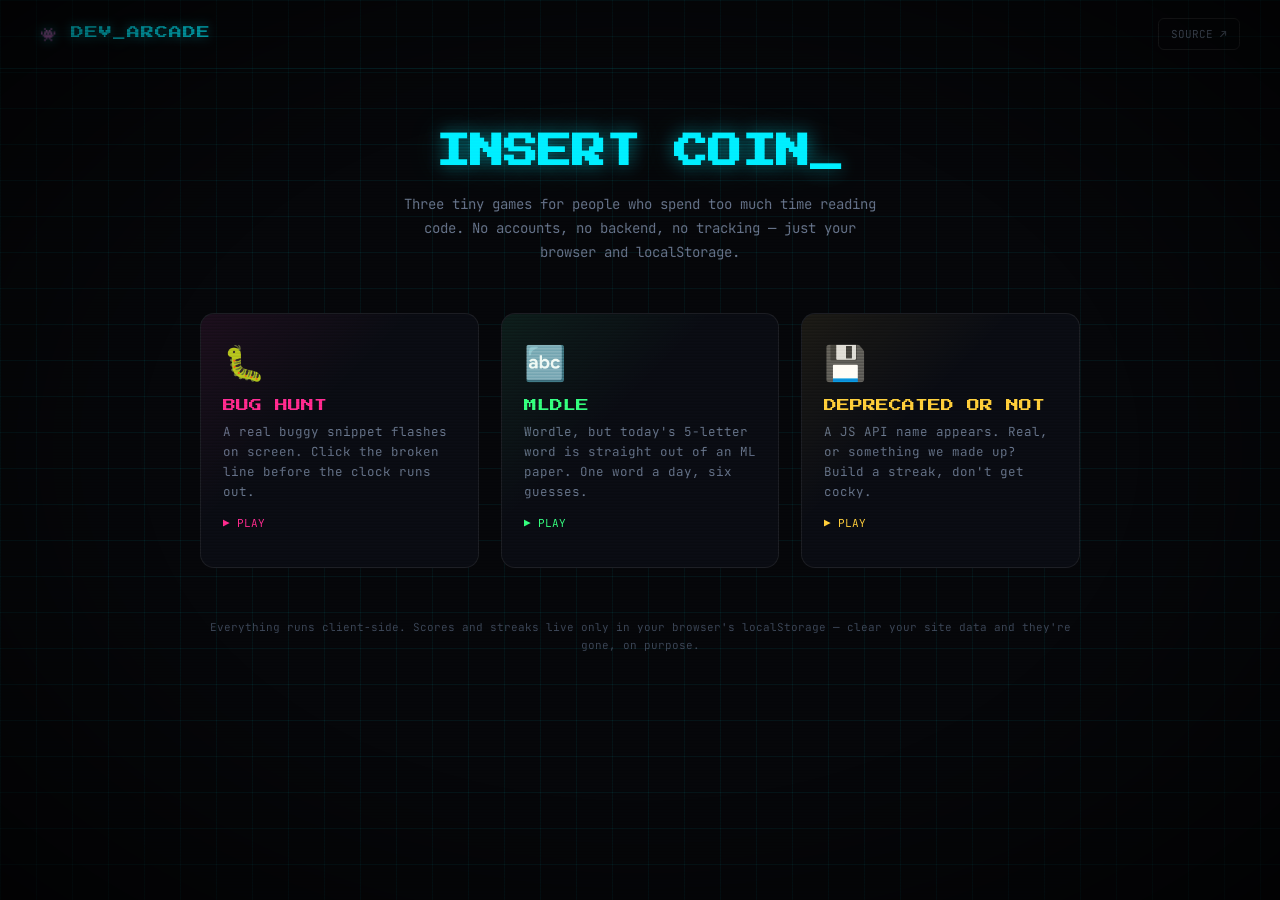
==== index.html @ edf88aab "Dev Arcade: three tiny games, zero backend, zero dependencies - Bug Hunt: click the buggy line in a " ====
<!doctype html>
<html lang="en">
<head>
  <meta charset="utf-8" />
  <meta name="viewport" content="width=device-width, initial-scale=1" />
  <title>Dev Arcade</title>
  <meta name="description" content="Three tiny dev-flavored games. No accounts, no backend, just real-time reflexes and daily puzzles." />
  <link rel="icon" href="data:image/svg+xml,<svg xmlns=%22http://www.w3.org/2000/svg%22 viewBox=%220 0 100 100%22><text y=%22.9em%22 font-size=%2290%22>👾</text></svg>" />
  <link rel="stylesheet" href="style.css" />
</head>
<body>
  <div class="grid-bg" aria-hidden="true"></div>

  <header class="topbar">
    <a class="logo pixel" href="index.html">👾 DEV_ARCADE</a>
    <a class="back" href="https://github.com/blacksinisterx/dev-arcade" target="_blank" rel="noopener">SOURCE ↗</a>
  </header>

  <main>
    <div class="hero">
      <h1 class="pixel">INSERT COIN<span class="blink">_</span></h1>
      <p>Three tiny games for people who spend too much time reading code. No accounts, no backend, no tracking — just your browser and localStorage.</p>
    </div>

    <div class="cabinets">
      <a class="cabinet" href="bughunt.html" style="--accent: var(--magenta)">
        <span class="stat" id="bh-stat"></span>
        <span class="icon">🐛</span>
        <p class="title">BUG HUNT</p>
        <p class="desc">A real buggy snippet flashes on screen. Click the broken line before the clock runs out.</p>
        <p class="play">▶ PLAY</p>
      </a>

      <a class="cabinet" href="mldle.html" style="--accent: var(--green)">
        <span class="stat" id="ml-stat"></span>
        <span class="icon">🔤</span>
        <p class="title">MLDLE</p>
        <p class="desc">Wordle, but today's 5-letter word is straight out of an ML paper. One word a day, six guesses.</p>
        <p class="play">▶ PLAY</p>
      </a>

      <a class="cabinet" href="deprecated.html" style="--accent: var(--yellow)">
        <span class="stat" id="dp-stat"></span>
        <span class="icon">💾</span>
        <p class="title">DEPRECATED OR NOT</p>
        <p class="desc">A JS API name appears. Real, or something we made up? Build a streak, don't get cocky.</p>
        <p class="play">▶ PLAY</p>
      </a>
    </div>

    <p class="footer-note">Everything runs client-side. Scores and streaks live only in your browser's localStorage — clear your site data and they're gone, on purpose.</p>
  </main>

  <script src="shared.js"></script>
  <script>
    const bh = Arcade.getStats('bughunt')
    const ml = Arcade.getStats('mldle')
    const dp = Arcade.getStats('deprecated')
    if (bh.best) document.getElementById('bh-stat').textContent = `BEST ${bh.best}`
    if (ml.streak) document.getElementById('ml-stat').textContent = `🔥${ml.streak}`
    if (dp.best) document.getElementById('dp-stat').textContent = `BEST ${dp.best}`
  </script>
</body>
</html>
---- style.css ----
@import url('https://fonts.googleapis.com/css2?family=Press+Start+2P&family=JetBrains+Mono:wght@400;500;700;800&display=swap');

:root {
  --bg: #06070a;
  --bg-panel: #0b0d14;
  --cyan: #00f0ff;
  --magenta: #ff2e97;
  --green: #39ff88;
  --yellow: #ffd23f;
  --grid: rgba(0, 240, 255, 0.06);
  --text: #e8f4ff;
  --text-dim: #6c7a91;
}

* { box-sizing: border-box; }

html, body {
  margin: 0;
  min-height: 100vh;
  background: var(--bg);
  color: var(--text);
  font-family: 'JetBrains Mono', monospace;
  position: relative;
}

/* CRT scanlines + subtle vignette, fixed overlay, never blocks clicks */
body::before {
  content: '';
  position: fixed; inset: 0;
  z-index: 999;
  pointer-events: none;
  background: repeating-linear-gradient(
    to bottom,
    rgba(0, 0, 0, 0) 0px,
    rgba(0, 0, 0, 0) 1px,
    rgba(0, 0, 0, 0.18) 2px,
    rgba(0, 0, 0, 0.18) 3px
  );
  mix-blend-mode: overlay;
}
body::after {
  content: '';
  position: fixed; inset: 0;
  z-index: 998;
  pointer-events: none;
  background: radial-gradient(ellipse at center, transparent 55%, rgba(0,0,0,0.65) 100%);
}

.grid-bg {
  position: fixed; inset: 0;
  z-index: 0;
  background-image:
    linear-gradient(var(--grid) 1px, transparent 1px),
    linear-gradient(90deg, var(--grid) 1px, transparent 1px);
  background-size: 36px 36px;
  pointer-events: none;
}

.pixel { font-family: 'Press Start 2P', monospace; }

a { color: inherit; }

.topbar {
  position: relative; z-index: 1;
  display: flex; align-items: center; justify-content: space-between;
  padding: 18px clamp(16px, 4vw, 40px);
  border-bottom: 1px solid rgba(0, 240, 255, 0.15);
}
.topbar .logo {
  font-size: 13px;
  letter-spacing: 1px;
  color: var(--cyan);
  text-shadow: 0 0 12px rgba(0, 240, 255, 0.6);
  text-decoration: none;
}
.topbar .back {
  font-size: 11px;
  color: var(--text-dim);
  text-decoration: none;
  border: 1px solid rgba(255,255,255,0.12);
  padding: 8px 12px;
  border-radius: 6px;
}
.topbar .back:hover { color: var(--text); border-color: var(--cyan); }

main {
  position: relative; z-index: 1;
  max-width: 920px;
  margin: 0 auto;
  padding: clamp(24px, 5vw, 56px) 20px 60px;
}

/* ---- Hub / cabinet select ---- */
.hero { text-align: center; margin-bottom: 48px; }
.hero h1 {
  font-size: clamp(20px, 4.5vw, 34px);
  line-height: 1.6;
  margin: 0 0 14px;
  color: var(--cyan);
  text-shadow: 0 0 18px rgba(0, 240, 255, 0.45), 0 0 40px rgba(0, 240, 255, 0.2);
}
.hero p { color: var(--text-dim); font-size: 14px; max-width: 480px; margin: 0 auto; line-height: 1.7; }
.blink { animation: blink 1.1s steps(1) infinite; }
@keyframes blink { 50% { opacity: 0.2; } }

.cabinets {
  display: grid;
  grid-template-columns: repeat(auto-fit, minmax(230px, 1fr));
  gap: 22px;
}

.cabinet {
  position: relative;
  display: block;
  background: var(--bg-panel);
  border: 1px solid rgba(255,255,255,0.08);
  border-radius: 14px;
  padding: 26px 22px;
  text-decoration: none;
  color: var(--text);
  transition: transform 0.18s ease, border-color 0.18s ease, box-shadow 0.18s ease;
  overflow: hidden;
}
.cabinet::before {
  content: '';
  position: absolute; inset: 0;
  background: linear-gradient(135deg, var(--accent, var(--cyan)) 0%, transparent 40%);
  opacity: 0.08;
}
.cabinet:hover {
  transform: translateY(-4px);
  border-color: var(--accent, var(--cyan));
  box-shadow: 0 0 0 1px var(--accent, var(--cyan)), 0 12px 30px -12px var(--accent, var(--cyan));
}
.cabinet .icon { font-size: 34px; margin-bottom: 14px; display: block; }
.cabinet .title { font-family: 'Press Start 2P', monospace; font-size: 13px; margin: 0 0 10px; color: var(--accent, var(--cyan)); }
.cabinet .desc { font-size: 12.5px; color: var(--text-dim); line-height: 1.6; margin: 0 0 14px; }
.cabinet .play { font-size: 11px; color: var(--accent, var(--cyan)); }
.cabinet .stat { position: absolute; top: 16px; right: 18px; font-size: 10.5px; color: var(--text-dim); }

.footer-note {
  text-align: center;
  color: #3f4a5c;
  font-size: 11px;
  margin-top: 50px;
  line-height: 1.7;
}

/* ---- Shared game chrome ---- */
.game-shell { max-width: 560px; margin: 0 auto; }
.game-title {
  font-family: 'Press Start 2P', monospace;
  font-size: clamp(16px, 3vw, 22px);
  text-align: center;
  margin: 0 0 8px;
  text-shadow: 0 0 14px currentColor;
}
.game-sub { text-align: center; color: var(--text-dim); font-size: 13px; margin: 0 0 30px; line-height: 1.6; }

.btn {
  font-family: 'JetBrains Mono', monospace;
  font-weight: 700;
  border: none;
  border-radius: 8px;
  padding: 12px 22px;
  font-size: 14px;
  cursor: pointer;
  color: #06070a;
  transition: transform 0.12s ease, box-shadow 0.12s ease;
}
.btn:hover { transform: translateY(-2px); }
.btn:active { transform: translateY(0); }
.btn-cyan { background: var(--cyan); box-shadow: 0 0 20px -4px var(--cyan); }
.btn-magenta { background: var(--magenta); box-shadow: 0 0 20px -4px var(--magenta); }
.btn-green { background: var(--green); box-shadow: 0 0 20px -4px var(--green); }
.btn-ghost {
  background: transparent;
  color: var(--text-dim);
  border: 1px solid rgba(255,255,255,0.15);
  box-shadow: none;
}
.btn-ghost:hover { color: var(--text); border-color: var(--cyan); }
.btn:disabled { opacity: 0.4; cursor: not-allowed; transform: none; }

.center { text-align: center; }
.row { display: flex; gap: 12px; justify-content: center; flex-wrap: wrap; }

.hud {
  display: flex; justify-content: space-between; align-items: center;
  margin-bottom: 22px;
  font-size: 12.5px;
  color: var(--text-dim);
}
.hud .val { color: var(--text); font-weight: 700; }

.panel {
  background: var(--bg-panel);
  border: 1px solid rgba(255,255,255,0.08);
  border-radius: 14px;
  padding: 24px;
}

[hidden] { display: none !important; }
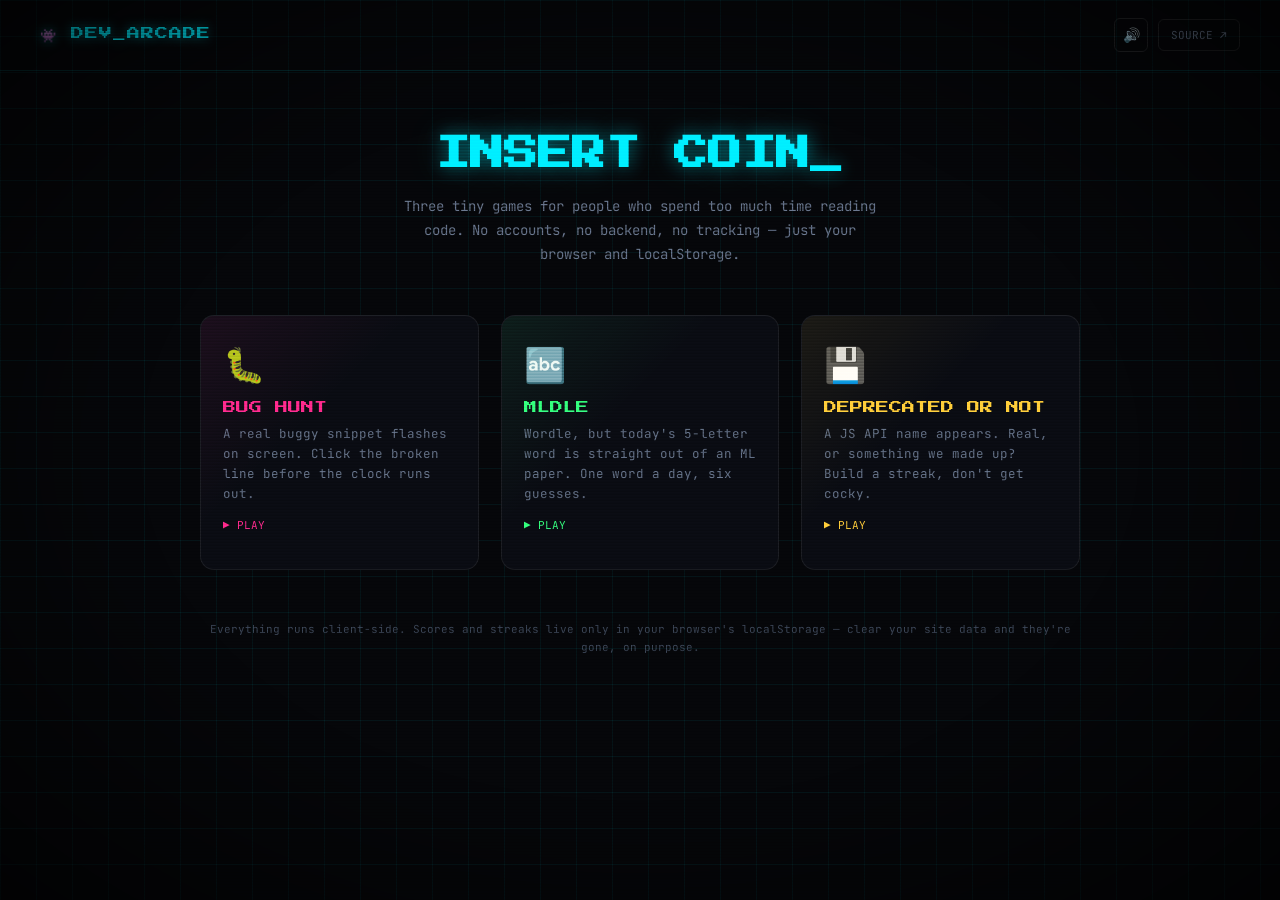
==== commit c184b8c0: "UI polish pass: mute toggle, terminal chrome, entrance animations - Shared sound toggle (mutes the s" ====
--- a/index.html
+++ b/index.html
@@ -59,6 +59,8 @@
     if (bh.best) document.getElementById('bh-stat').textContent = `BEST ${bh.best}`
     if (ml.streak) document.getElementById('ml-stat').textContent = `🔥${ml.streak}`
     if (dp.best) document.getElementById('dp-stat').textContent = `BEST ${dp.best}`
+    Arcade.staggerIn('.cabinet', 80)
+    document.querySelectorAll('.cabinet').forEach((c) => c.addEventListener('mouseenter', () => Arcade.sfx.tick()))
   </script>
 </body>
 </html>
--- a/style.css
+++ b/style.css
@@ -80,8 +80,22 @@
   border: 1px solid rgba(255,255,255,0.12);
   padding: 8px 12px;
   border-radius: 6px;
+  transition: border-color 0.15s ease, color 0.15s ease;
 }
 .topbar .back:hover { color: var(--text); border-color: var(--cyan); }
+.topbar-right { display: flex; align-items: center; gap: 10px; }
+.mute-btn {
+  background: transparent;
+  border: 1px solid rgba(255,255,255,0.12);
+  border-radius: 6px;
+  width: 34px; height: 34px;
+  font-size: 14px;
+  cursor: pointer;
+  display: flex; align-items: center; justify-content: center;
+  transition: border-color 0.15s ease, transform 0.1s ease;
+}
+.mute-btn:hover { border-color: var(--cyan); }
+.mute-btn:active { transform: scale(0.9); }
 
 main {
   position: relative; z-index: 1;
@@ -127,11 +141,24 @@
   background: linear-gradient(135deg, var(--accent, var(--cyan)) 0%, transparent 40%);
   opacity: 0.08;
 }
+.cabinet::after {
+  content: '';
+  position: absolute;
+  top: 0; left: -60%;
+  width: 40%; height: 100%;
+  background: linear-gradient(100deg, transparent, rgba(255,255,255,0.12), transparent);
+  transform: skewX(-20deg);
+  transition: left 0.55s ease;
+  pointer-events: none;
+}
+.cabinet:hover::after { left: 130%; }
 .cabinet:hover {
   transform: translateY(-4px);
   border-color: var(--accent, var(--cyan));
   box-shadow: 0 0 0 1px var(--accent, var(--cyan)), 0 12px 30px -12px var(--accent, var(--cyan));
 }
+.cabinet .icon { transition: transform 0.25s cubic-bezier(.34,1.56,.64,1); }
+.cabinet:hover .icon { transform: scale(1.18) rotate(-4deg); }
 .cabinet .icon { font-size: 34px; margin-bottom: 14px; display: block; }
 .cabinet .title { font-family: 'Press Start 2P', monospace; font-size: 13px; margin: 0 0 10px; color: var(--accent, var(--cyan)); }
 .cabinet .desc { font-size: 12.5px; color: var(--text-dim); line-height: 1.6; margin: 0 0 14px; }
@@ -153,7 +180,14 @@
   font-size: clamp(16px, 3vw, 22px);
   text-align: center;
   margin: 0 0 8px;
-  text-shadow: 0 0 14px currentColor;
+  animation: title-glow 2.6s ease-in-out infinite;
+}
+@keyframes title-glow {
+  0%, 100% { text-shadow: 0 0 14px currentColor; }
+  50% { text-shadow: 0 0 22px currentColor, 0 0 36px currentColor; }
+}
+@media (prefers-reduced-motion: reduce) {
+  .game-title { animation: none; text-shadow: 0 0 14px currentColor; }
 }
 .game-sub { text-align: center; color: var(--text-dim); font-size: 13px; margin: 0 0 30px; line-height: 1.6; }
 
@@ -169,7 +203,7 @@
   transition: transform 0.12s ease, box-shadow 0.12s ease;
 }
 .btn:hover { transform: translateY(-2px); }
-.btn:active { transform: translateY(0); }
+.btn:active { transform: translateY(0) scale(0.96); }
 .btn-cyan { background: var(--cyan); box-shadow: 0 0 20px -4px var(--cyan); }
 .btn-magenta { background: var(--magenta); box-shadow: 0 0 20px -4px var(--magenta); }
 .btn-green { background: var(--green); box-shadow: 0 0 20px -4px var(--green); }
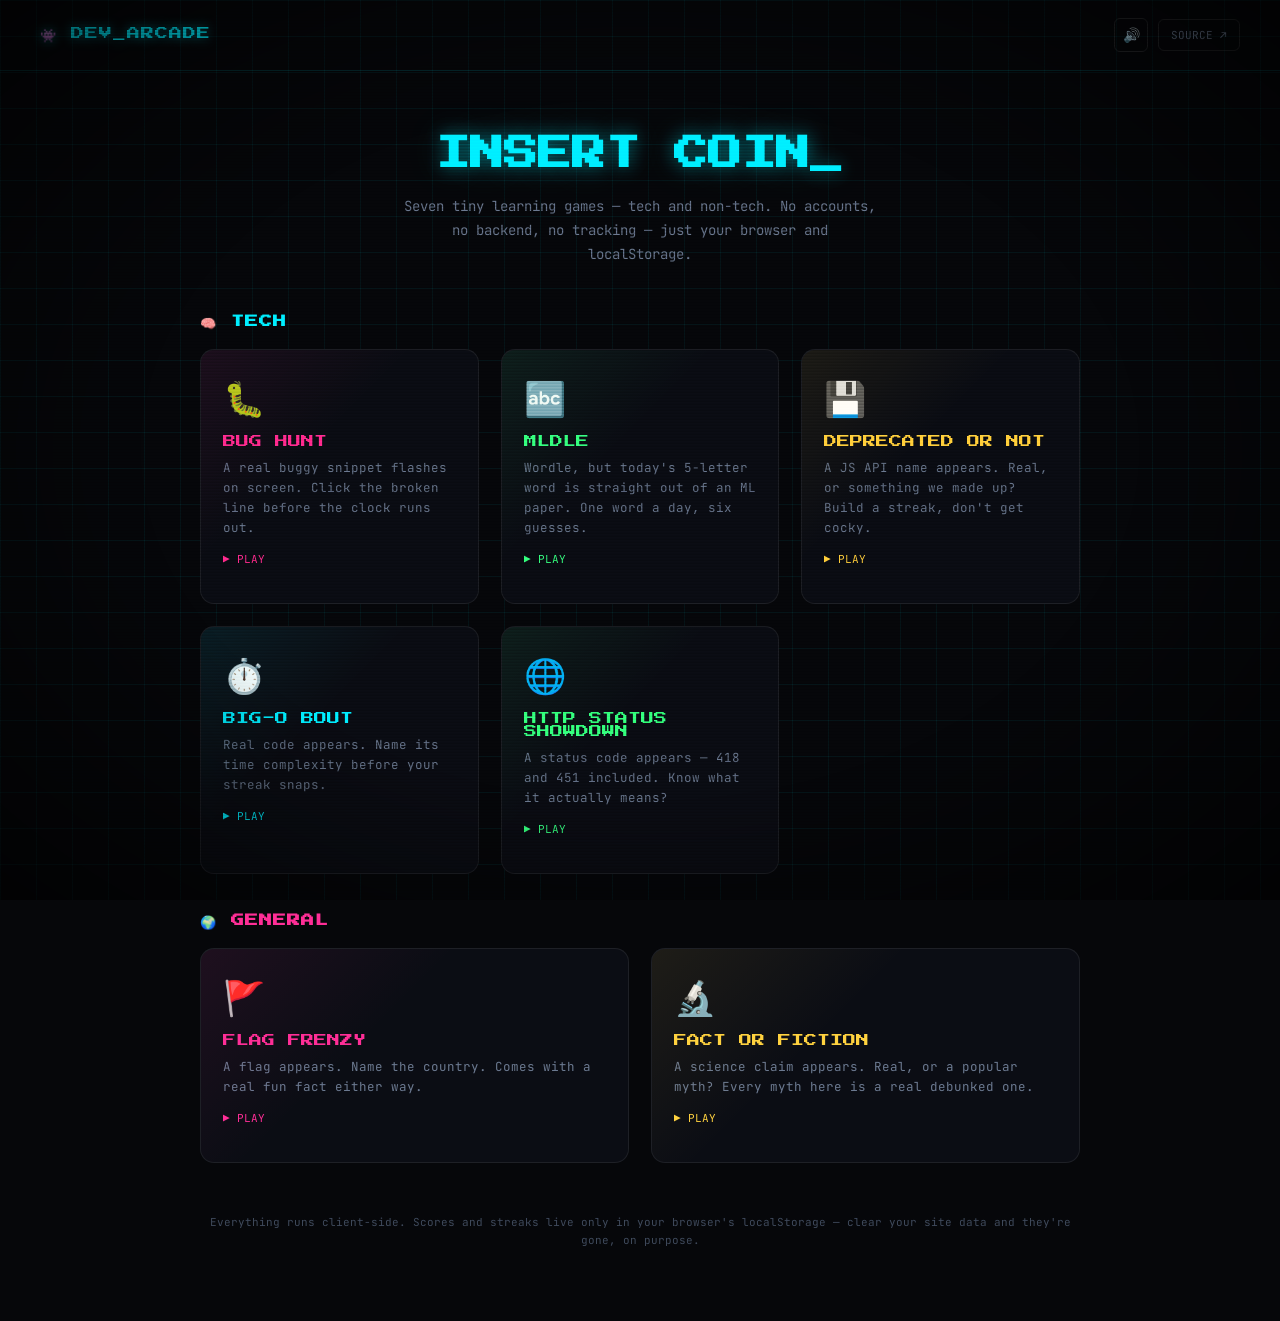
==== commit 100cdb1c: "Add 4 more games: 2 tech, 2 non-tech, plus 2 reusable quiz engines - Big-O Bout (tech): real code sn" ====
--- a/index.html
+++ b/index.html
@@ -4,7 +4,7 @@
   <meta charset="utf-8" />
   <meta name="viewport" content="width=device-width, initial-scale=1" />
   <title>Dev Arcade</title>
-  <meta name="description" content="Three tiny dev-flavored games. No accounts, no backend, just real-time reflexes and daily puzzles." />
+  <meta name="description" content="Seven tiny learning games, tech and non-tech. No accounts, no backend, just real-time reflexes and daily puzzles." />
   <link rel="icon" href="data:image/svg+xml,<svg xmlns=%22http://www.w3.org/2000/svg%22 viewBox=%220 0 100 100%22><text y=%22.9em%22 font-size=%2290%22>👾</text></svg>" />
   <link rel="stylesheet" href="style.css" />
 </head>
@@ -19,9 +19,10 @@
   <main>
     <div class="hero">
       <h1 class="pixel">INSERT COIN<span class="blink">_</span></h1>
-      <p>Three tiny games for people who spend too much time reading code. No accounts, no backend, no tracking — just your browser and localStorage.</p>
+      <p>Seven tiny learning games — tech and non-tech. No accounts, no backend, no tracking — just your browser and localStorage.</p>
     </div>
 
+    <h2 class="section-label" style="color: var(--cyan)">🧠 TECH</h2>
     <div class="cabinets">
       <a class="cabinet" href="bughunt.html" style="--accent: var(--magenta)">
         <span class="stat" id="bh-stat"></span>
@@ -46,6 +47,41 @@
         <p class="desc">A JS API name appears. Real, or something we made up? Build a streak, don't get cocky.</p>
         <p class="play">▶ PLAY</p>
       </a>
+
+      <a class="cabinet" href="bigobout.html" style="--accent: var(--cyan)">
+        <span class="stat" id="bo-stat"></span>
+        <span class="icon">⏱️</span>
+        <p class="title">BIG-O BOUT</p>
+        <p class="desc">Real code appears. Name its time complexity before your streak snaps.</p>
+        <p class="play">▶ PLAY</p>
+      </a>
+
+      <a class="cabinet" href="httpstatus.html" style="--accent: var(--green)">
+        <span class="stat" id="hs-stat"></span>
+        <span class="icon">🌐</span>
+        <p class="title">HTTP STATUS SHOWDOWN</p>
+        <p class="desc">A status code appears — 418 and 451 included. Know what it actually means?</p>
+        <p class="play">▶ PLAY</p>
+      </a>
+    </div>
+
+    <h2 class="section-label" style="color: var(--magenta)">🌍 GENERAL</h2>
+    <div class="cabinets">
+      <a class="cabinet" href="flagfrenzy.html" style="--accent: var(--magenta)">
+        <span class="stat" id="ff-stat"></span>
+        <span class="icon">🚩</span>
+        <p class="title">FLAG FRENZY</p>
+        <p class="desc">A flag appears. Name the country. Comes with a real fun fact either way.</p>
+        <p class="play">▶ PLAY</p>
+      </a>
+
+      <a class="cabinet" href="factfiction.html" style="--accent: var(--yellow)">
+        <span class="stat" id="sf-stat"></span>
+        <span class="icon">🔬</span>
+        <p class="title">FACT OR FICTION</p>
+        <p class="desc">A science claim appears. Real, or a popular myth? Every myth here is a real debunked one.</p>
+        <p class="play">▶ PLAY</p>
+      </a>
     </div>
 
     <p class="footer-note">Everything runs client-side. Scores and streaks live only in your browser's localStorage — clear your site data and they're gone, on purpose.</p>
@@ -53,13 +89,20 @@
 
   <script src="shared.js"></script>
   <script>
-    const bh = Arcade.getStats('bughunt')
+    const showBest = (statsKey, elId) => {
+      const s = Arcade.getStats(statsKey)
+      if (s.best) document.getElementById(elId).textContent = `BEST ${s.best}`
+    }
+    showBest('bughunt', 'bh-stat')
+    showBest('deprecated', 'dp-stat')
+    showBest('bigobout', 'bo-stat')
+    showBest('httpstatus', 'hs-stat')
+    showBest('flagfrenzy', 'ff-stat')
+    showBest('factfiction', 'sf-stat')
     const ml = Arcade.getStats('mldle')
-    const dp = Arcade.getStats('deprecated')
-    if (bh.best) document.getElementById('bh-stat').textContent = `BEST ${bh.best}`
     if (ml.streak) document.getElementById('ml-stat').textContent = `🔥${ml.streak}`
-    if (dp.best) document.getElementById('dp-stat').textContent = `BEST ${dp.best}`
-    Arcade.staggerIn('.cabinet', 80)
+
+    Arcade.staggerIn('.cabinet', 60)
     document.querySelectorAll('.cabinet').forEach((c) => c.addEventListener('mouseenter', () => Arcade.sfx.tick()))
   </script>
 </body>
--- a/style.css
+++ b/style.css
@@ -117,6 +117,13 @@
 .blink { animation: blink 1.1s steps(1) infinite; }
 @keyframes blink { 50% { opacity: 0.2; } }
 
+.section-label {
+  font-family: 'Press Start 2P', monospace;
+  font-size: 13px;
+  margin: 40px 0 18px;
+  letter-spacing: 1px;
+}
+.cabinets:first-of-type { margin-top: 0; }
 .cabinets {
   display: grid;
   grid-template-columns: repeat(auto-fit, minmax(230px, 1fr));
@@ -234,4 +241,16 @@
   padding: 24px;
 }
 
+.options-row {
+  display: grid;
+  grid-template-columns: repeat(auto-fit, minmax(140px, 1fr));
+  gap: 12px;
+}
+.opt-btn { width: 100%; }
+.opt-btn:disabled { opacity: 1; cursor: default; transform: none; }
+.opt-btn.opt-correct { background: var(--green) !important; box-shadow: 0 0 20px -4px var(--green); }
+.opt-btn.opt-wrong { background: var(--magenta) !important; box-shadow: 0 0 20px -4px var(--magenta); }
+
+.prompt-emoji { font-size: 72px; line-height: 1; }
+
 [hidden] { display: none !important; }
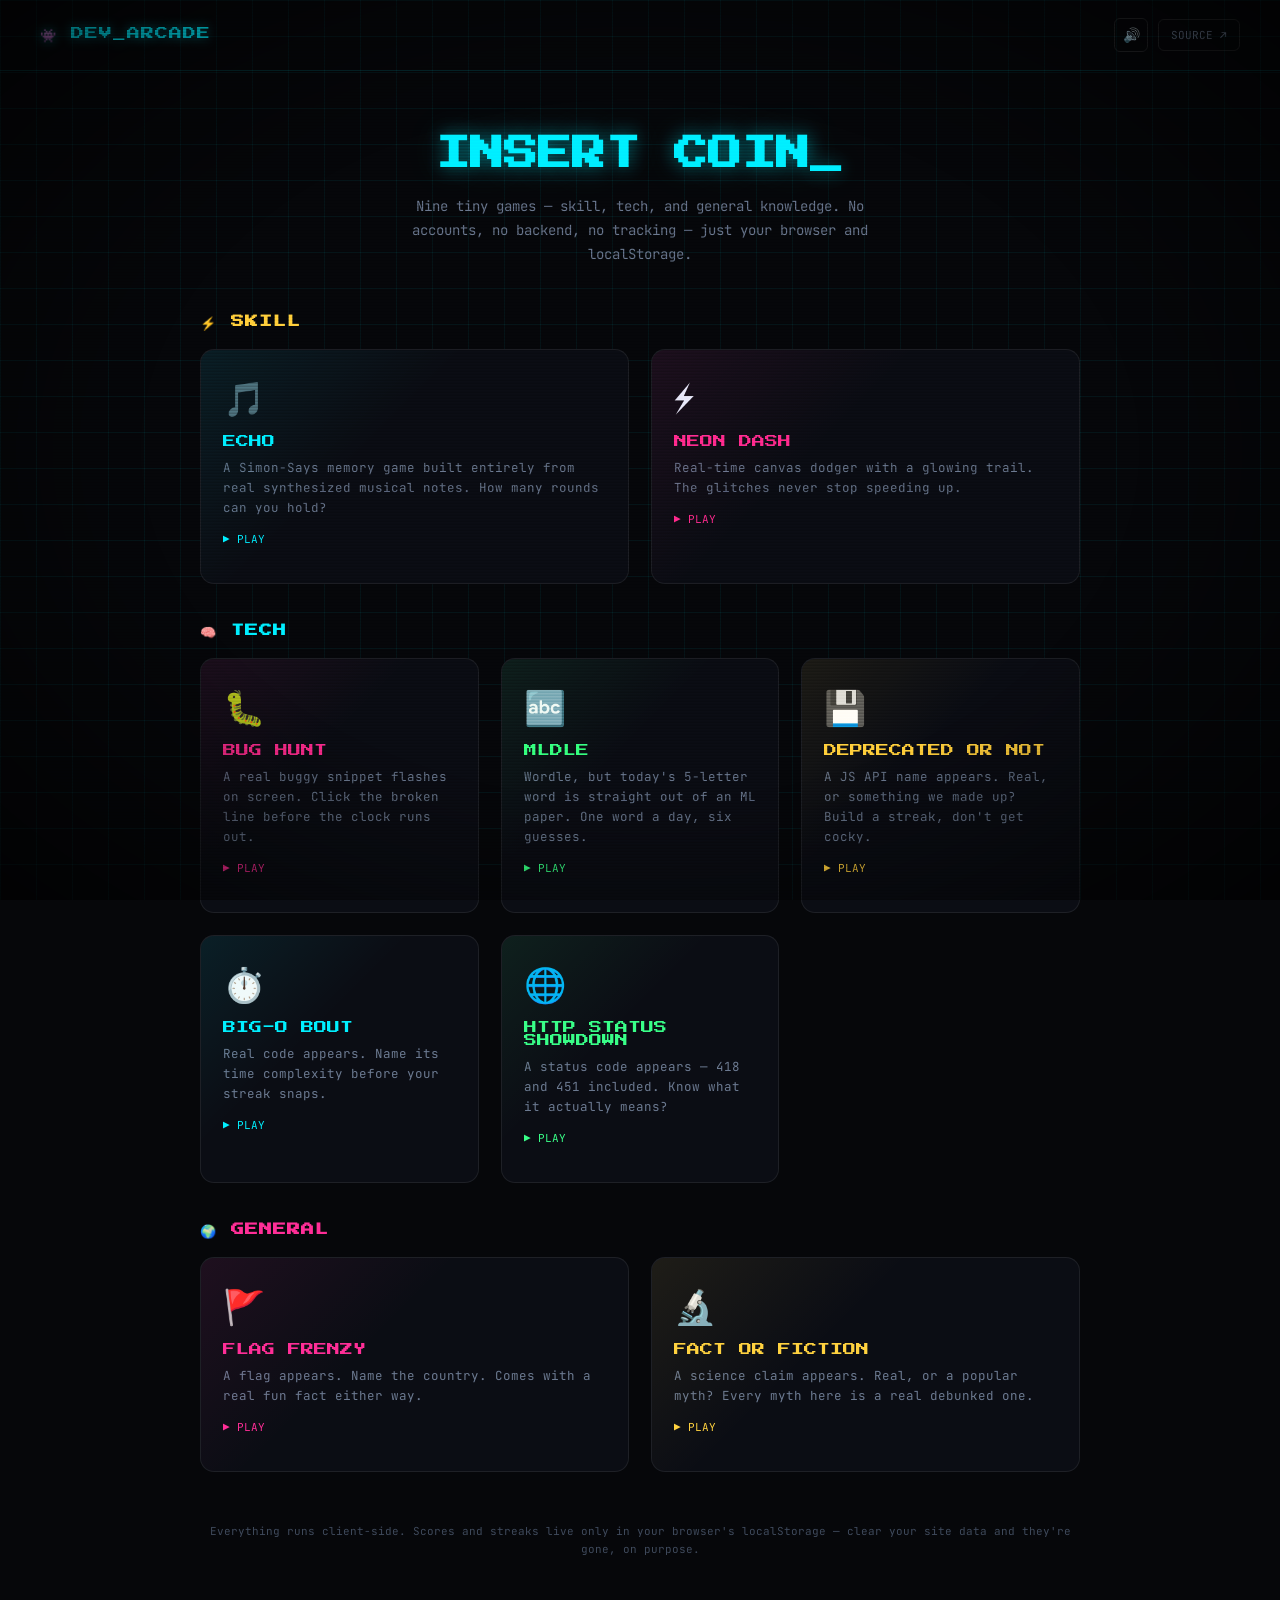
==== commit e735dc58: "Add Echo and Neon Dash: two real-time skill games, not more quizzes - Echo: a Simon-Says memory game" ====
--- a/index.html
+++ b/index.html
@@ -4,7 +4,7 @@
   <meta charset="utf-8" />
   <meta name="viewport" content="width=device-width, initial-scale=1" />
   <title>Dev Arcade</title>
-  <meta name="description" content="Seven tiny learning games, tech and non-tech. No accounts, no backend, just real-time reflexes and daily puzzles." />
+  <meta name="description" content="Nine tiny games -- skill, tech, and general knowledge. No accounts, no backend, just real-time reflexes and daily puzzles." />
   <link rel="icon" href="data:image/svg+xml,<svg xmlns=%22http://www.w3.org/2000/svg%22 viewBox=%220 0 100 100%22><text y=%22.9em%22 font-size=%2290%22>👾</text></svg>" />
   <link rel="stylesheet" href="style.css" />
 </head>
@@ -19,7 +19,26 @@
   <main>
     <div class="hero">
       <h1 class="pixel">INSERT COIN<span class="blink">_</span></h1>
-      <p>Seven tiny learning games — tech and non-tech. No accounts, no backend, no tracking — just your browser and localStorage.</p>
+      <p>Nine tiny games — skill, tech, and general knowledge. No accounts, no backend, no tracking — just your browser and localStorage.</p>
+    </div>
+
+    <h2 class="section-label" style="color: var(--yellow)">⚡ SKILL</h2>
+    <div class="cabinets">
+      <a class="cabinet" href="echo.html" style="--accent: var(--cyan)">
+        <span class="stat" id="ec-stat"></span>
+        <span class="icon">🎵</span>
+        <p class="title">ECHO</p>
+        <p class="desc">A Simon-Says memory game built entirely from real synthesized musical notes. How many rounds can you hold?</p>
+        <p class="play">▶ PLAY</p>
+      </a>
+
+      <a class="cabinet" href="neondash.html" style="--accent: var(--magenta)">
+        <span class="stat" id="nd-stat"></span>
+        <span class="icon">⚡</span>
+        <p class="title">NEON DASH</p>
+        <p class="desc">Real-time canvas dodger with a glowing trail. The glitches never stop speeding up.</p>
+        <p class="play">▶ PLAY</p>
+      </a>
     </div>
 
     <h2 class="section-label" style="color: var(--cyan)">🧠 TECH</h2>
@@ -93,6 +112,8 @@
       const s = Arcade.getStats(statsKey)
       if (s.best) document.getElementById(elId).textContent = `BEST ${s.best}`
     }
+    showBest('echo', 'ec-stat')
+    showBest('neondash', 'nd-stat')
     showBest('bughunt', 'bh-stat')
     showBest('deprecated', 'dp-stat')
     showBest('bigobout', 'bo-stat')
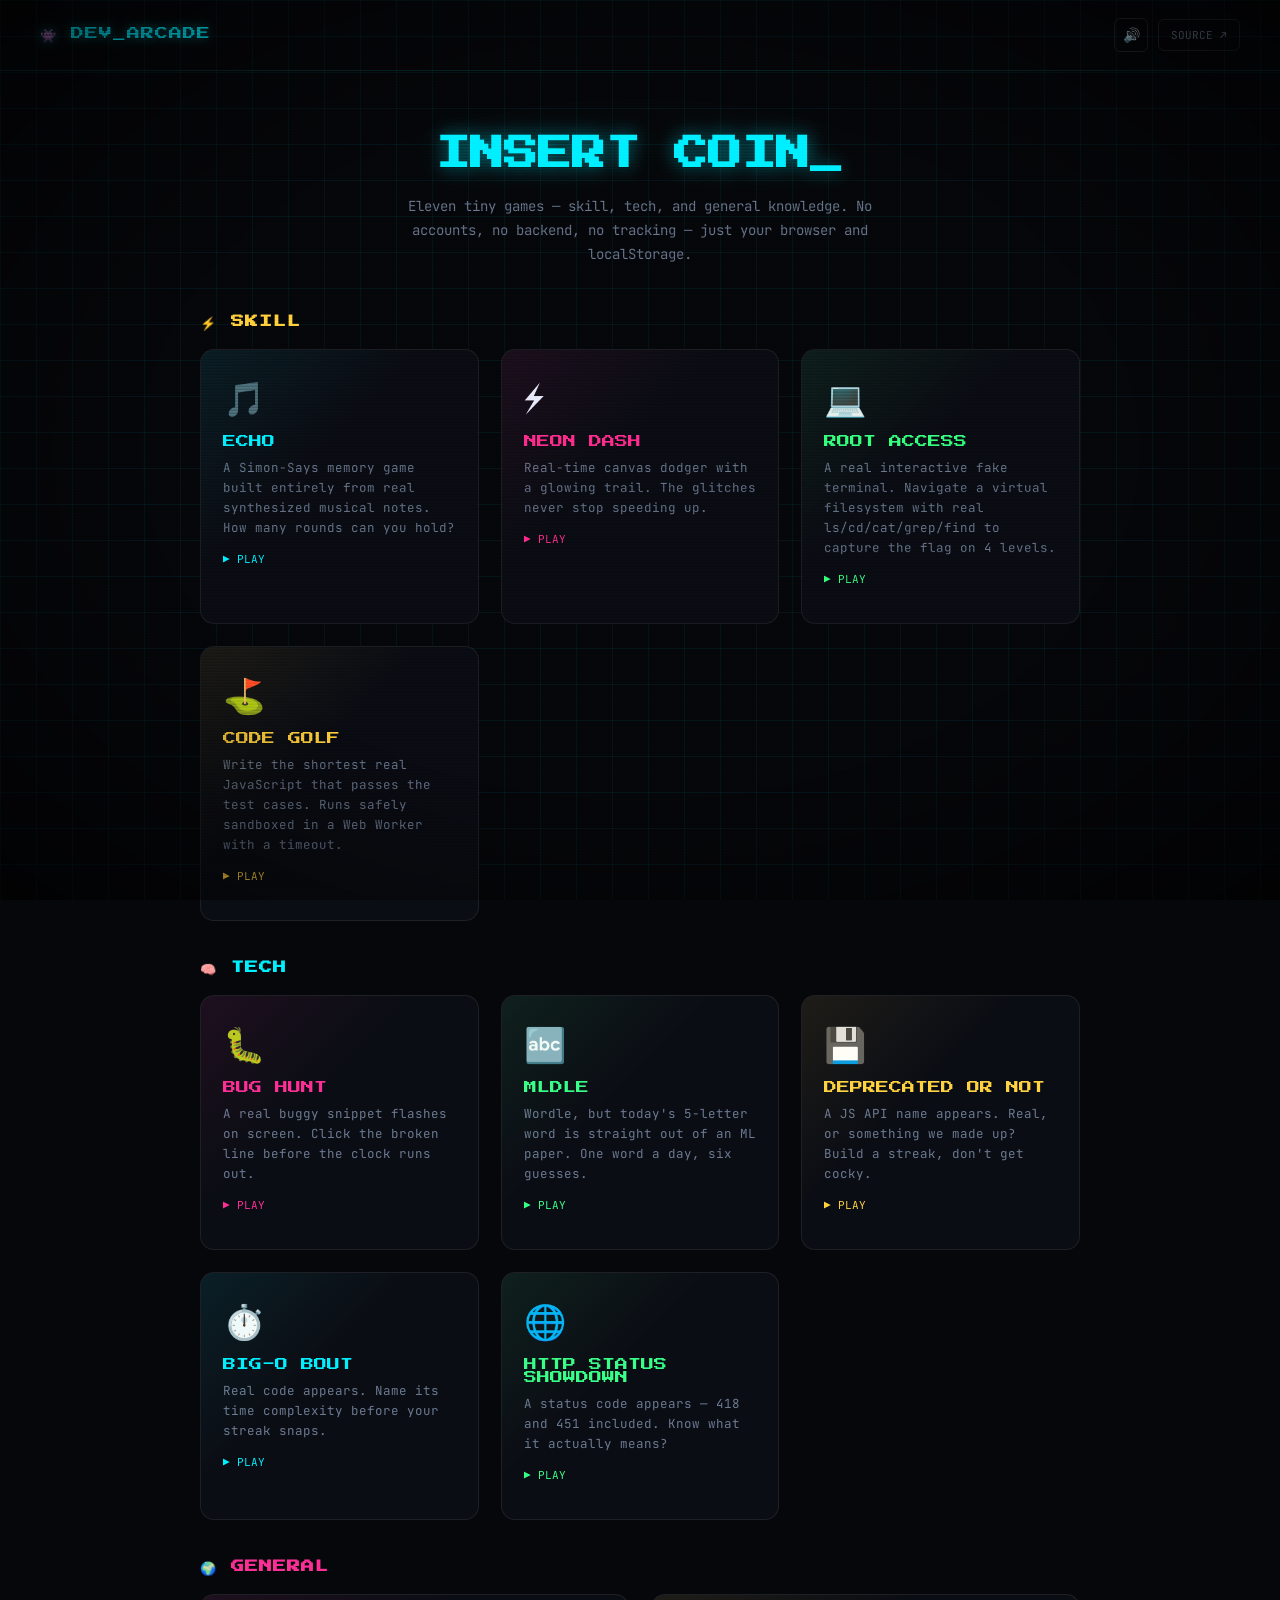
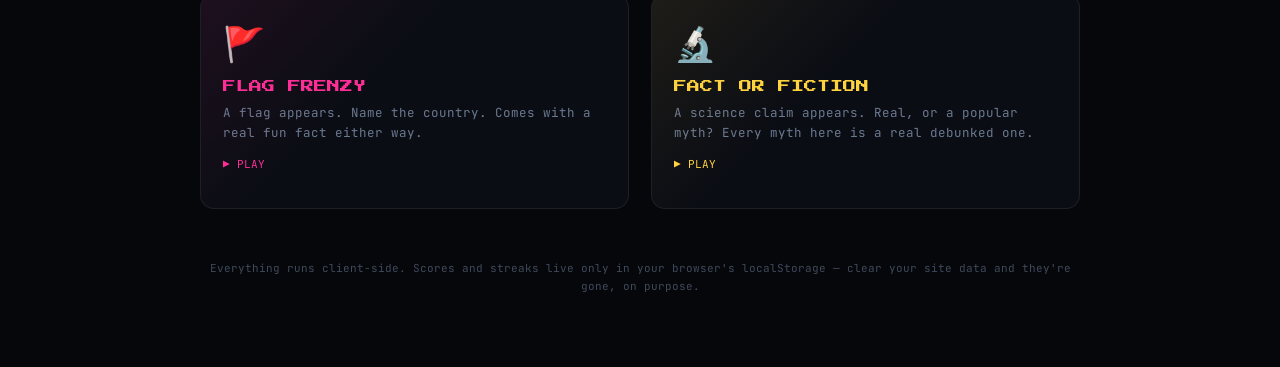
==== commit 3e397126: "Add Root Access and Code Golf: real dev-culture games, not generic genres - Root Access: a genuinely" ====
--- a/index.html
+++ b/index.html
@@ -4,7 +4,7 @@
   <meta charset="utf-8" />
   <meta name="viewport" content="width=device-width, initial-scale=1" />
   <title>Dev Arcade</title>
-  <meta name="description" content="Nine tiny games -- skill, tech, and general knowledge. No accounts, no backend, just real-time reflexes and daily puzzles." />
+  <meta name="description" content="Eleven tiny games -- skill, tech, and general knowledge. No accounts, no backend, just real-time reflexes and daily puzzles." />
   <link rel="icon" href="data:image/svg+xml,<svg xmlns=%22http://www.w3.org/2000/svg%22 viewBox=%220 0 100 100%22><text y=%22.9em%22 font-size=%2290%22>👾</text></svg>" />
   <link rel="stylesheet" href="style.css" />
 </head>
@@ -19,7 +19,7 @@
   <main>
     <div class="hero">
       <h1 class="pixel">INSERT COIN<span class="blink">_</span></h1>
-      <p>Nine tiny games — skill, tech, and general knowledge. No accounts, no backend, no tracking — just your browser and localStorage.</p>
+      <p>Eleven tiny games — skill, tech, and general knowledge. No accounts, no backend, no tracking — just your browser and localStorage.</p>
     </div>
 
     <h2 class="section-label" style="color: var(--yellow)">⚡ SKILL</h2>
@@ -37,6 +37,22 @@
         <span class="icon">⚡</span>
         <p class="title">NEON DASH</p>
         <p class="desc">Real-time canvas dodger with a glowing trail. The glitches never stop speeding up.</p>
+        <p class="play">▶ PLAY</p>
+      </a>
+
+      <a class="cabinet" href="terminal.html" style="--accent: var(--green)">
+        <span class="stat" id="rt-stat"></span>
+        <span class="icon">💻</span>
+        <p class="title">ROOT ACCESS</p>
+        <p class="desc">A real interactive fake terminal. Navigate a virtual filesystem with real ls/cd/cat/grep/find to capture the flag on 4 levels.</p>
+        <p class="play">▶ PLAY</p>
+      </a>
+
+      <a class="cabinet" href="codegolf.html" style="--accent: var(--yellow)">
+        <span class="stat" id="cg-stat"></span>
+        <span class="icon">⛳</span>
+        <p class="title">CODE GOLF</p>
+        <p class="desc">Write the shortest real JavaScript that passes the test cases. Runs safely sandboxed in a Web Worker with a timeout.</p>
         <p class="play">▶ PLAY</p>
       </a>
     </div>
@@ -114,6 +130,9 @@
     }
     showBest('echo', 'ec-stat')
     showBest('neondash', 'nd-stat')
+    showBest('terminal', 'rt-stat')
+    const cg = Arcade.getStats('codegolf')
+    if (cg.bestTotal != null) document.getElementById('cg-stat').textContent = `BEST ${cg.bestTotal}`
     showBest('bughunt', 'bh-stat')
     showBest('deprecated', 'dp-stat')
     showBest('bigobout', 'bo-stat')
